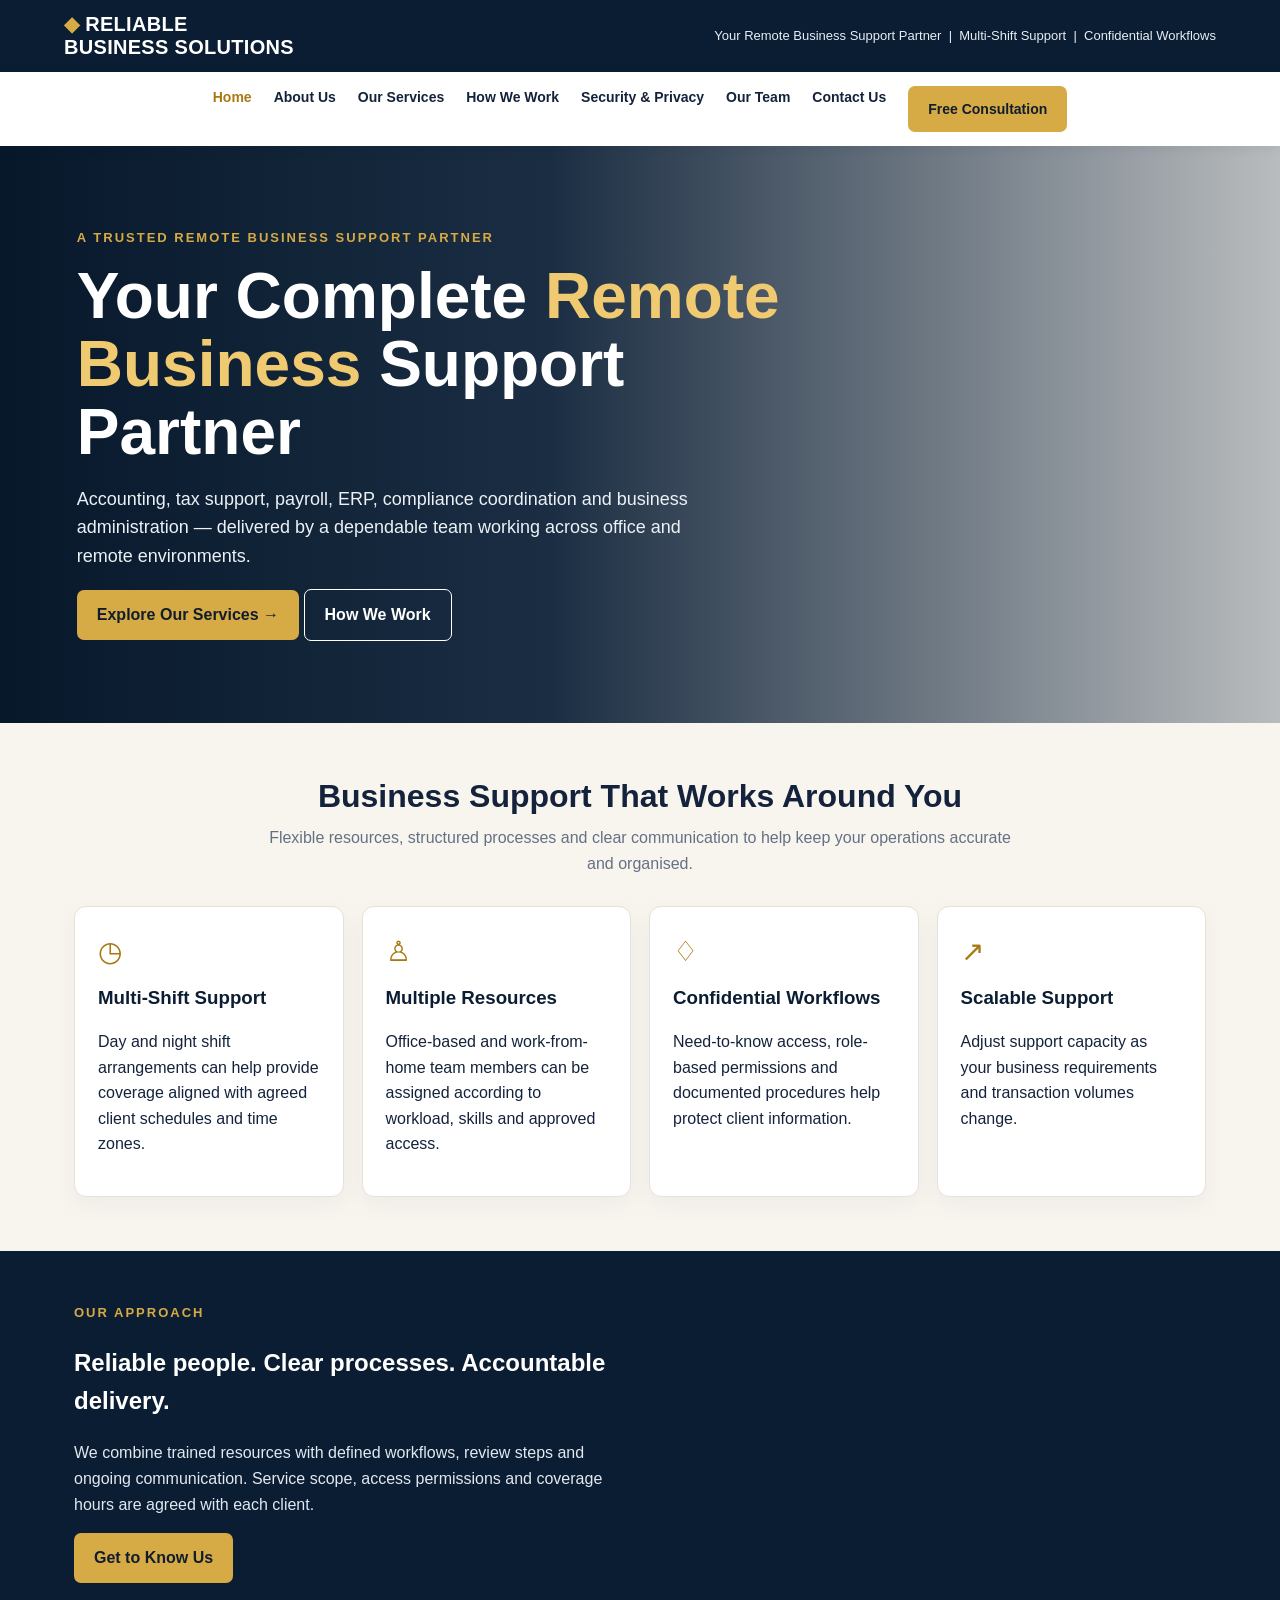
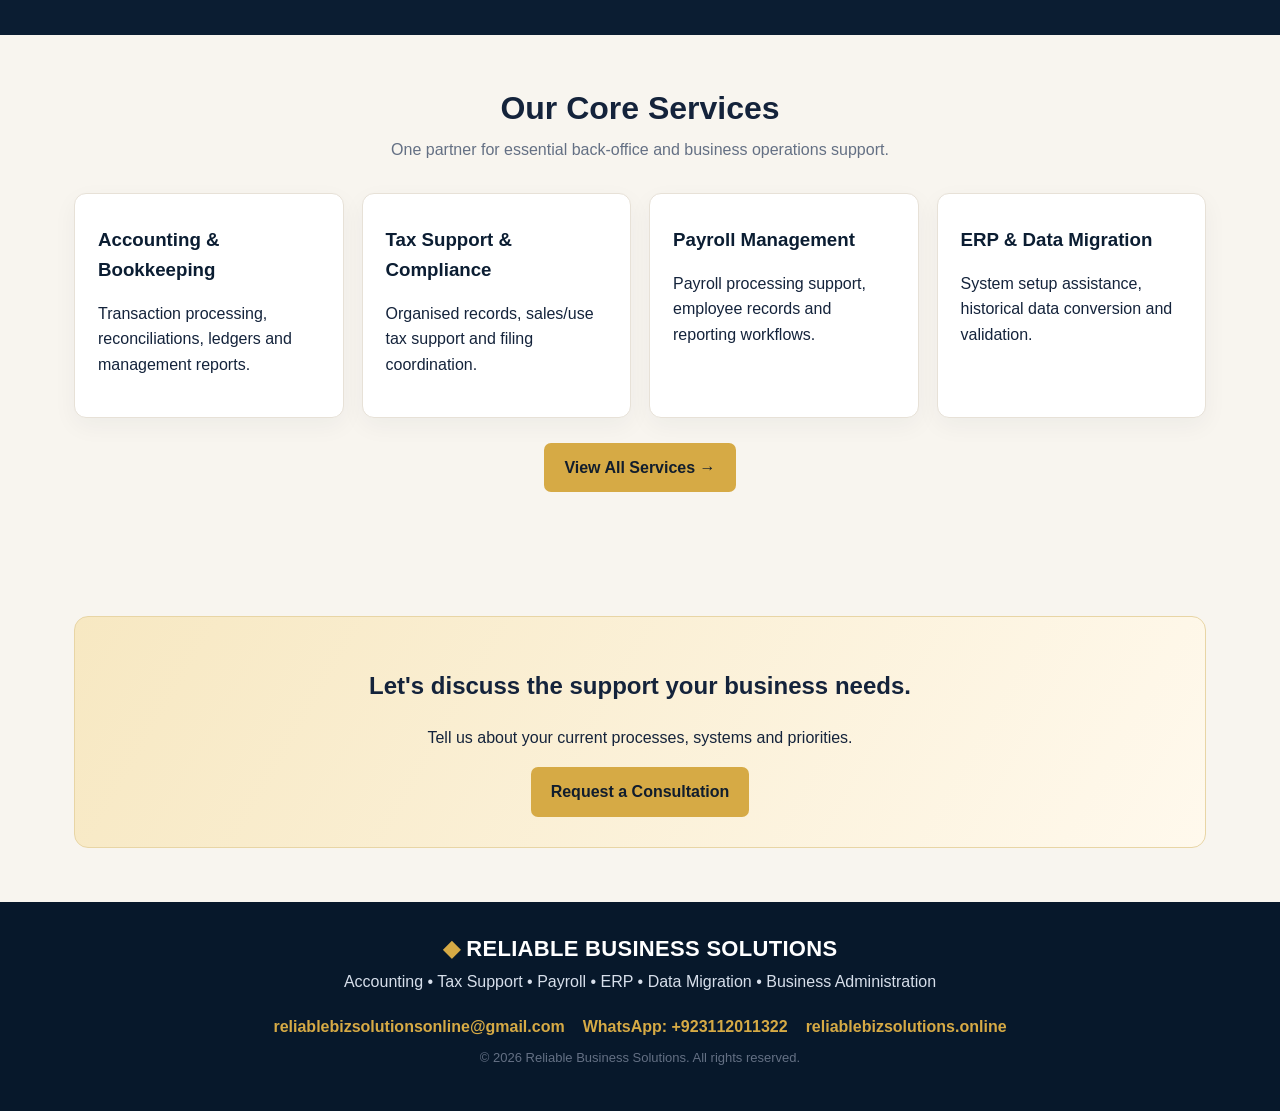
==== index.html @ 592c11d2 "Add files via upload" ====
<!doctype html><html lang="en"><head><meta charset="utf-8"><meta name="viewport" content="width=device-width,initial-scale=1"><meta name="description" content="Reliable Business Solutions provides remote accounting, tax support, payroll, ERP and business administration services."><title>Home | Reliable Business Solutions</title><link rel="stylesheet" href="style.css"></head><body><header class="top"><a class="brand" href="index.html"><span>◆</span> RELIABLE<br>BUSINESS SOLUTIONS</a><div class="topnote">Your Remote Business Support Partner&nbsp; | &nbsp;Multi-Shift Support&nbsp; | &nbsp;Confidential Workflows</div></header><nav><a class="active" href="index.html">Home</a><a class="" href="about.html">About Us</a><a class="" href="services.html">Our Services</a><a class="" href="how-we-work.html">How We Work</a><a class="" href="security.html">Security & Privacy</a><a class="" href="team.html">Our Team</a><a class="" href="contact.html">Contact Us</a><a class="btn" href="contact.html">Free Consultation</a></nav>
<section class="hero"><div class="hero-inner"><div class="eyebrow">A trusted remote business support partner</div><h1>Your Complete <em>Remote Business</em> Support Partner</h1><p>Accounting, tax support, payroll, ERP, compliance coordination and business administration — delivered by a dependable team working across office and remote environments.</p><a class="btn" href="services.html">Explore Our Services →</a> <a class="btn secondary" href="how-we-work.html">How We Work</a></div></section>
<section class="wrap"><div class="section-head"><h2>Business Support That Works Around You</h2><p>Flexible resources, structured processes and clear communication to help keep your operations accurate and organised.</p></div><div class="grid">
<div class="card"><div class="icon">◷</div><h3>Multi-Shift Support</h3><p>Day and night shift arrangements can help provide coverage aligned with agreed client schedules and time zones.</p></div>
<div class="card"><div class="icon">♙</div><h3>Multiple Resources</h3><p>Office-based and work-from-home team members can be assigned according to workload, skills and approved access.</p></div>
<div class="card"><div class="icon">♢</div><h3>Confidential Workflows</h3><p>Need-to-know access, role-based permissions and documented procedures help protect client information.</p></div>
<div class="card"><div class="icon">↗</div><h3>Scalable Support</h3><p>Adjust support capacity as your business requirements and transaction volumes change.</p></div></div></section>
<section class="band"><div class="wrap two"><div><div class="eyebrow">Our approach</div><h2>Reliable people. Clear processes. Accountable delivery.</h2><p>We combine trained resources with defined workflows, review steps and ongoing communication. Service scope, access permissions and coverage hours are agreed with each client.</p><a class="btn" href="about.html">Get to Know Us</a></div><div class="photo" role="img" aria-label="Team collaborating in a professional office"></div></div></section>
<section class="wrap"><div class="section-head"><h2>Our Core Services</h2><p>One partner for essential back-office and business operations support.</p></div><div class="grid">
<div class="card"><h3>Accounting & Bookkeeping</h3><p>Transaction processing, reconciliations, ledgers and management reports.</p></div><div class="card"><h3>Tax Support & Compliance</h3><p>Organised records, sales/use tax support and filing coordination.</p></div><div class="card"><h3>Payroll Management</h3><p>Payroll processing support, employee records and reporting workflows.</p></div><div class="card"><h3>ERP & Data Migration</h3><p>System setup assistance, historical data conversion and validation.</p></div></div><p style="text-align:center;margin-top:25px"><a class="btn" href="services.html">View All Services →</a></p></section>
<section class="wrap"><div class="cta"><h2>Let's discuss the support your business needs.</h2><p>Tell us about your current processes, systems and priorities.</p><a class="btn" href="contact.html">Request a Consultation</a></div></section>
<footer><div class="brand"><span>◆</span> RELIABLE BUSINESS SOLUTIONS</div><p>Accounting • Tax Support • Payroll • ERP • Data Migration • Business Administration</p><div class="contactline"><a href="mailto:reliablebizsolutionsonline@gmail.com">reliablebizsolutionsonline@gmail.com</a><a href="https://wa.me/923112011322" target="_blank">WhatsApp: +923112011322</a><a href="https://reliablebizsolutions.online">reliablebizsolutions.online</a></div><p class="small">© 2026 Reliable Business Solutions. All rights reserved.</p></footer></body></html>
---- style.css ----
:root{--navy:#0b1d32;--navy2:#142d4a;--gold:#d6aa45;--cream:#f8f5ef;--ink:#14233b;--muted:#647084;--white:#fff}
*{box-sizing:border-box}html{scroll-behavior:smooth}body{margin:0;background:var(--cream);color:var(--ink);font-family:Arial,Helvetica,sans-serif;line-height:1.6}
a{color:inherit;text-decoration:none}.top{background:var(--navy);color:#fff;padding:13px max(5%,calc((100% - 1180px)/2));display:flex;align-items:center;justify-content:space-between;gap:18px;flex-wrap:wrap}
.brand{font-weight:800;letter-spacing:.3px;font-size:20px;line-height:1.15}.brand span{color:var(--gold)}.topnote{font-size:13px;color:#e8edf5}
nav{background:#fff;display:flex;justify-content:center;gap:22px;padding:14px 4%;flex-wrap:wrap;box-shadow:0 2px 12px #12233b12;position:sticky;top:0;z-index:5}
nav a{font-weight:700;font-size:14px}nav a:hover,.active{color:#a97813}
.btn{display:inline-block;background:var(--gold);color:#111d2d;padding:12px 20px;border-radius:7px;font-weight:800;border:0}.btn.secondary{background:transparent;color:#fff;border:1px solid #fff}
.hero{background:linear-gradient(90deg,#07182b 0%,#0c2037eF 43%,#0c203744 100%),url('https://images.unsplash.com/photo-1497366754035-f200968a6e72?auto=format&fit=crop&w=1800&q=85') center/cover;color:#fff;padding:82px 6%;min-height:420px;display:flex;align-items:center}
.hero-inner{max-width:1180px;width:100%;margin:auto}.eyebrow{color:var(--gold);font-weight:800;letter-spacing:2px;text-transform:uppercase;font-size:13px}
h1{font-size:clamp(38px,5vw,64px);line-height:1.06;max-width:730px;margin:14px 0}h1 em{color:#f0ca70;font-style:normal}.hero p{font-size:18px;max-width:650px;color:#edf1f6}
.wrap{max-width:1180px;margin:auto;padding:54px 24px}.section-head{text-align:center;max-width:760px;margin:0 auto 30px}.section-head h2{font-size:32px;line-height:1.2;margin:0 0 10px}.section-head p{color:var(--muted);margin:0}
.grid{display:grid;grid-template-columns:repeat(auto-fit,minmax(220px,1fr));gap:18px}.card{background:#fff;border:1px solid #e7e1d7;border-radius:12px;padding:23px;box-shadow:0 8px 24px #17243a0c}.card h3{margin:8px 0;color:var(--navy)}.icon{font-size:28px;color:#a97813}
.band{background:var(--navy);color:#fff}.band .wrap{padding-top:42px;padding-bottom:42px}.band p{color:#e2e8f0}.two{display:grid;grid-template-columns:1fr 1fr;gap:28px;align-items:center}
.photo{min-height:300px;border-radius:14px;background:url('https://images.unsplash.com/photo-1521737711867-e3b97375f902?auto=format&fit=crop&w=1100&q=85') center/cover}
.checks{padding-left:20px}.checks li{margin:8px 0}.checks li::marker{color:#c18d22}
.cta{background:linear-gradient(120deg,#f7e8c2,#fff9ed);border:1px solid #e8d5a5;border-radius:14px;padding:30px;text-align:center}
footer{background:#07182b;color:#fff;padding:34px 5%;text-align:center}footer .brand{font-size:22px}footer p{color:#d7dfeb;margin:8px}
.small{font-size:13px;color:var(--muted)}.pagehero{background:var(--navy);color:#fff;padding:56px 6%;text-align:center}.pagehero h1{font-size:42px;margin:0 auto 10px}.pagehero p{max-width:760px;margin:auto;color:#e2e8f0}
.contactline{display:flex;gap:18px;justify-content:center;flex-wrap:wrap;margin-top:20px}.contactline a{color:var(--gold);font-weight:700}
@media(max-width:700px){.two{grid-template-columns:1fr}.hero{padding:60px 7%;min-height:440px}nav{gap:12px}.top{justify-content:center;text-align:center}.wrap{padding:40px 18px}}
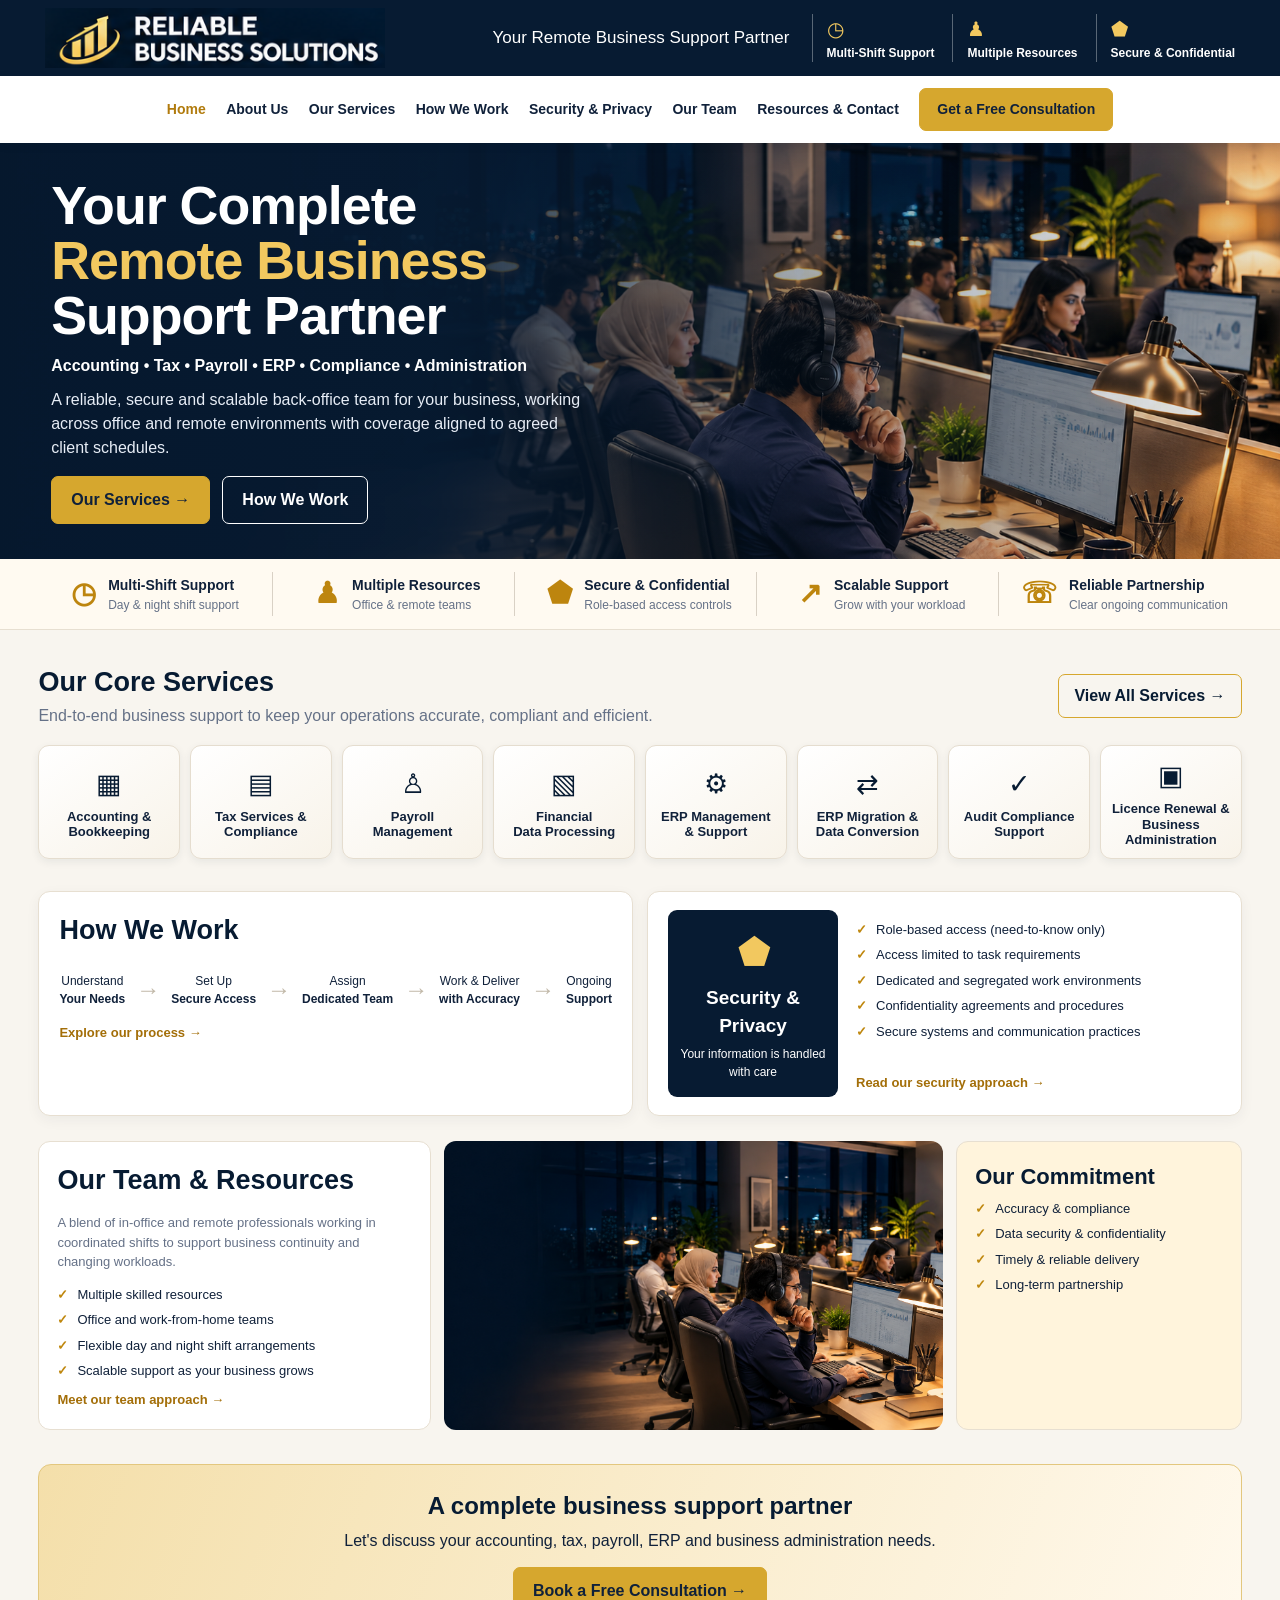
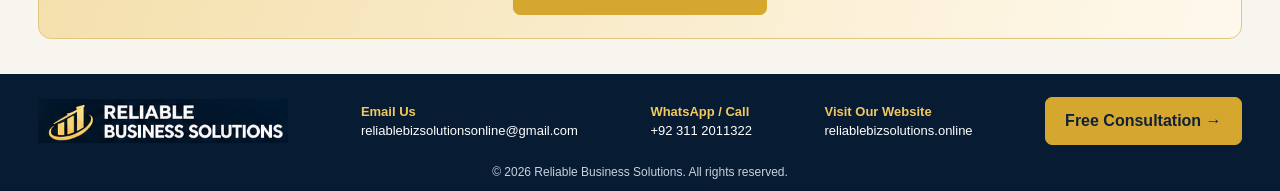
==== commit bc8ca03f: "Add files via upload" ====
--- a/index.html
+++ b/index.html
@@ -1,12 +1,12 @@
-<!doctype html><html lang="en"><head><meta charset="utf-8"><meta name="viewport" content="width=device-width,initial-scale=1"><meta name="description" content="Reliable Business Solutions provides remote accounting, tax support, payroll, ERP and business administration services."><title>Home | Reliable Business Solutions</title><link rel="stylesheet" href="style.css"></head><body><header class="top"><a class="brand" href="index.html"><span>◆</span> RELIABLE<br>BUSINESS SOLUTIONS</a><div class="topnote">Your Remote Business Support Partner&nbsp; | &nbsp;Multi-Shift Support&nbsp; | &nbsp;Confidential Workflows</div></header><nav><a class="active" href="index.html">Home</a><a class="" href="about.html">About Us</a><a class="" href="services.html">Our Services</a><a class="" href="how-we-work.html">How We Work</a><a class="" href="security.html">Security & Privacy</a><a class="" href="team.html">Our Team</a><a class="" href="contact.html">Contact Us</a><a class="btn" href="contact.html">Free Consultation</a></nav>
-<section class="hero"><div class="hero-inner"><div class="eyebrow">A trusted remote business support partner</div><h1>Your Complete <em>Remote Business</em> Support Partner</h1><p>Accounting, tax support, payroll, ERP, compliance coordination and business administration — delivered by a dependable team working across office and remote environments.</p><a class="btn" href="services.html">Explore Our Services →</a> <a class="btn secondary" href="how-we-work.html">How We Work</a></div></section>
-<section class="wrap"><div class="section-head"><h2>Business Support That Works Around You</h2><p>Flexible resources, structured processes and clear communication to help keep your operations accurate and organised.</p></div><div class="grid">
-<div class="card"><div class="icon">◷</div><h3>Multi-Shift Support</h3><p>Day and night shift arrangements can help provide coverage aligned with agreed client schedules and time zones.</p></div>
-<div class="card"><div class="icon">♙</div><h3>Multiple Resources</h3><p>Office-based and work-from-home team members can be assigned according to workload, skills and approved access.</p></div>
-<div class="card"><div class="icon">♢</div><h3>Confidential Workflows</h3><p>Need-to-know access, role-based permissions and documented procedures help protect client information.</p></div>
-<div class="card"><div class="icon">↗</div><h3>Scalable Support</h3><p>Adjust support capacity as your business requirements and transaction volumes change.</p></div></div></section>
-<section class="band"><div class="wrap two"><div><div class="eyebrow">Our approach</div><h2>Reliable people. Clear processes. Accountable delivery.</h2><p>We combine trained resources with defined workflows, review steps and ongoing communication. Service scope, access permissions and coverage hours are agreed with each client.</p><a class="btn" href="about.html">Get to Know Us</a></div><div class="photo" role="img" aria-label="Team collaborating in a professional office"></div></div></section>
-<section class="wrap"><div class="section-head"><h2>Our Core Services</h2><p>One partner for essential back-office and business operations support.</p></div><div class="grid">
-<div class="card"><h3>Accounting & Bookkeeping</h3><p>Transaction processing, reconciliations, ledgers and management reports.</p></div><div class="card"><h3>Tax Support & Compliance</h3><p>Organised records, sales/use tax support and filing coordination.</p></div><div class="card"><h3>Payroll Management</h3><p>Payroll processing support, employee records and reporting workflows.</p></div><div class="card"><h3>ERP & Data Migration</h3><p>System setup assistance, historical data conversion and validation.</p></div></div><p style="text-align:center;margin-top:25px"><a class="btn" href="services.html">View All Services →</a></p></section>
-<section class="wrap"><div class="cta"><h2>Let's discuss the support your business needs.</h2><p>Tell us about your current processes, systems and priorities.</p><a class="btn" href="contact.html">Request a Consultation</a></div></section>
-<footer><div class="brand"><span>◆</span> RELIABLE BUSINESS SOLUTIONS</div><p>Accounting • Tax Support • Payroll • ERP • Data Migration • Business Administration</p><div class="contactline"><a href="mailto:reliablebizsolutionsonline@gmail.com">reliablebizsolutionsonline@gmail.com</a><a href="https://wa.me/923112011322" target="_blank">WhatsApp: +923112011322</a><a href="https://reliablebizsolutions.online">reliablebizsolutions.online</a></div><p class="small">© 2026 Reliable Business Solutions. All rights reserved.</p></footer></body></html>+<!doctype html>
+<html lang="en"><head><meta charset="utf-8"><meta name="viewport" content="width=device-width,initial-scale=1"><meta name="description" content="Reliable Business Solutions — remote accounting, tax support, payroll, ERP, data migration and business administration."><title>Reliable Business Solutions | Your Remote Business Support Partner</title><link rel="stylesheet" href="style.css"></head><body>
+<header class="top"><a class="brand" href="index.html" aria-label="Reliable Business Solutions home"><img src="rbs-logo.png" alt="Reliable Business Solutions logo"></a><div class="topnote">Your Remote Business Support Partner</div><div class="top-benefits"><span>◷ <b>Multi-Shift Support</b></span><span>♟ <b>Multiple Resources</b></span><span>⬟ <b>Secure & Confidential</b></span></div></header>
+<nav><a class="active" href="index.html">Home</a><a href="about.html">About Us</a><a href="services.html">Our Services</a><a href="how-we-work.html">How We Work</a><a href="security.html">Security & Privacy</a><a href="team.html">Our Team</a><a href="contact.html">Resources & Contact</a><a class="btn" href="contact.html">Get a Free Consultation</a></nav>
+<section class="hero"><div class="hero-inner"><div class="hero-copy"><h1>Your Complete <em>Remote Business</em> Support Partner</h1><div class="hero-services">Accounting • Tax • Payroll • ERP • Compliance • Administration</div><p>A reliable, secure and scalable back-office team for your business, working across office and remote environments with coverage aligned to agreed client schedules.</p><div class="hero-actions"><a class="btn" href="services.html">Our Services →</a><a class="btn secondary" href="how-we-work.html">How We Work</a></div></div></div></section>
+<section class="benefit-strip"><div><strong>◷</strong><span><b>Multi-Shift Support</b><small>Day & night shift support</small></span></div><div><strong>♟</strong><span><b>Multiple Resources</b><small>Office & remote teams</small></span></div><div><strong>⬟</strong><span><b>Secure & Confidential</b><small>Role-based access controls</small></span></div><div><strong>↗</strong><span><b>Scalable Support</b><small>Grow with your workload</small></span></div><div><strong>☏</strong><span><b>Reliable Partnership</b><small>Clear ongoing communication</small></span></div></section>
+<section class="wrap services-home"><div class="section-title"><div><h2>Our Core Services</h2><p>End-to-end business support to keep your operations accurate, compliant and efficient.</p></div><a class="outline-btn" href="services.html">View All Services →</a></div><div class="service-grid">
+<a class="service-tile" href="services.html"><i>▦</i><b>Accounting &<br>Bookkeeping</b></a><a class="service-tile" href="services.html"><i>▤</i><b>Tax Services &<br>Compliance</b></a><a class="service-tile" href="services.html"><i>♙</i><b>Payroll<br>Management</b></a><a class="service-tile" href="services.html"><i>▧</i><b>Financial<br>Data Processing</b></a><a class="service-tile" href="services.html"><i>⚙</i><b>ERP Management<br>& Support</b></a><a class="service-tile" href="services.html"><i>⇄</i><b>ERP Migration &<br>Data Conversion</b></a><a class="service-tile" href="services.html"><i>✓</i><b>Audit Compliance<br>Support</b></a><a class="service-tile" href="services.html"><i>▣</i><b>Licence Renewal &<br>Business Administration</b></a></div></section>
+<section class="process-security"><div class="process-card"><h2>How We Work</h2><div class="steps"><span>Understand<br><b>Your Needs</b></span><em>→</em><span>Set Up<br><b>Secure Access</b></span><em>→</em><span>Assign<br><b>Dedicated Team</b></span><em>→</em><span>Work & Deliver<br><b>with Accuracy</b></span><em>→</em><span>Ongoing<br><b>Support</b></span></div><a href="how-we-work.html">Explore our process →</a></div><div class="security-card"><div class="security-heading"><strong>⬟</strong><h2>Security & Privacy</h2><p>Your information is handled with care</p></div><ul><li>Role-based access (need-to-know only)</li><li>Access limited to task requirements</li><li>Dedicated and segregated work environments</li><li>Confidentiality agreements and procedures</li><li>Secure systems and communication practices</li></ul><a href="security.html">Read our security approach →</a></div></section>
+<section class="team-commit"><div class="team-copy"><h2>Our Team & Resources</h2><p>A blend of in-office and remote professionals working in coordinated shifts to support business continuity and changing workloads.</p><ul><li>Multiple skilled resources</li><li>Office and work-from-home teams</li><li>Flexible day and night shift arrangements</li><li>Scalable support as your business grows</li></ul><a href="team.html">Meet our team approach →</a></div><div class="team-photo" role="img" aria-label="Team working together in a professional office at night"></div><div class="commit-card"><h2>Our Commitment</h2><ul><li>Accuracy & compliance</li><li>Data security & confidentiality</li><li>Timely & reliable delivery</li><li>Long-term partnership</li></ul></div></section>
+<section class="wrap cta-wrap"><div class="cta"><h2>A complete business support partner</h2><p>Let's discuss your accounting, tax, payroll, ERP and business administration needs.</p><a class="btn" href="contact.html">Book a Free Consultation →</a></div></section>
+<footer><div class="footer-main"><img src="rbs-logo.png" alt="Reliable Business Solutions logo"><div><b>Email Us</b><a href="mailto:reliablebizsolutionsonline@gmail.com">reliablebizsolutionsonline@gmail.com</a></div><div><b>WhatsApp / Call</b><a href="https://wa.me/923112011322">+92 311 2011322</a></div><div><b>Visit Our Website</b><a href="https://reliablebizsolutions.online">reliablebizsolutions.online</a></div><a class="btn" href="contact.html">Free Consultation →</a></div><p class="small">© 2026 Reliable Business Solutions. All rights reserved.</p></footer></body></html>
--- a/style.css
+++ b/style.css
@@ -1,21 +1 @@
-
-:root{--navy:#0b1d32;--navy2:#142d4a;--gold:#d6aa45;--cream:#f8f5ef;--ink:#14233b;--muted:#647084;--white:#fff}
-*{box-sizing:border-box}html{scroll-behavior:smooth}body{margin:0;background:var(--cream);color:var(--ink);font-family:Arial,Helvetica,sans-serif;line-height:1.6}
-a{color:inherit;text-decoration:none}.top{background:var(--navy);color:#fff;padding:13px max(5%,calc((100% - 1180px)/2));display:flex;align-items:center;justify-content:space-between;gap:18px;flex-wrap:wrap}
-.brand{font-weight:800;letter-spacing:.3px;font-size:20px;line-height:1.15}.brand span{color:var(--gold)}.topnote{font-size:13px;color:#e8edf5}
-nav{background:#fff;display:flex;justify-content:center;gap:22px;padding:14px 4%;flex-wrap:wrap;box-shadow:0 2px 12px #12233b12;position:sticky;top:0;z-index:5}
-nav a{font-weight:700;font-size:14px}nav a:hover,.active{color:#a97813}
-.btn{display:inline-block;background:var(--gold);color:#111d2d;padding:12px 20px;border-radius:7px;font-weight:800;border:0}.btn.secondary{background:transparent;color:#fff;border:1px solid #fff}
-.hero{background:linear-gradient(90deg,#07182b 0%,#0c2037eF 43%,#0c203744 100%),url('https://images.unsplash.com/photo-1497366754035-f200968a6e72?auto=format&fit=crop&w=1800&q=85') center/cover;color:#fff;padding:82px 6%;min-height:420px;display:flex;align-items:center}
-.hero-inner{max-width:1180px;width:100%;margin:auto}.eyebrow{color:var(--gold);font-weight:800;letter-spacing:2px;text-transform:uppercase;font-size:13px}
-h1{font-size:clamp(38px,5vw,64px);line-height:1.06;max-width:730px;margin:14px 0}h1 em{color:#f0ca70;font-style:normal}.hero p{font-size:18px;max-width:650px;color:#edf1f6}
-.wrap{max-width:1180px;margin:auto;padding:54px 24px}.section-head{text-align:center;max-width:760px;margin:0 auto 30px}.section-head h2{font-size:32px;line-height:1.2;margin:0 0 10px}.section-head p{color:var(--muted);margin:0}
-.grid{display:grid;grid-template-columns:repeat(auto-fit,minmax(220px,1fr));gap:18px}.card{background:#fff;border:1px solid #e7e1d7;border-radius:12px;padding:23px;box-shadow:0 8px 24px #17243a0c}.card h3{margin:8px 0;color:var(--navy)}.icon{font-size:28px;color:#a97813}
-.band{background:var(--navy);color:#fff}.band .wrap{padding-top:42px;padding-bottom:42px}.band p{color:#e2e8f0}.two{display:grid;grid-template-columns:1fr 1fr;gap:28px;align-items:center}
-.photo{min-height:300px;border-radius:14px;background:url('https://images.unsplash.com/photo-1521737711867-e3b97375f902?auto=format&fit=crop&w=1100&q=85') center/cover}
-.checks{padding-left:20px}.checks li{margin:8px 0}.checks li::marker{color:#c18d22}
-.cta{background:linear-gradient(120deg,#f7e8c2,#fff9ed);border:1px solid #e8d5a5;border-radius:14px;padding:30px;text-align:center}
-footer{background:#07182b;color:#fff;padding:34px 5%;text-align:center}footer .brand{font-size:22px}footer p{color:#d7dfeb;margin:8px}
-.small{font-size:13px;color:var(--muted)}.pagehero{background:var(--navy);color:#fff;padding:56px 6%;text-align:center}.pagehero h1{font-size:42px;margin:0 auto 10px}.pagehero p{max-width:760px;margin:auto;color:#e2e8f0}
-.contactline{display:flex;gap:18px;justify-content:center;flex-wrap:wrap;margin-top:20px}.contactline a{color:var(--gold);font-weight:700}
-@media(max-width:700px){.two{grid-template-columns:1fr}.hero{padding:60px 7%;min-height:440px}nav{gap:12px}.top{justify-content:center;text-align:center}.wrap{padding:40px 18px}}
+ :root{--navy:#071b32;--navy2:#102c4c;--gold:#d6a72e;--gold2:#f2c85f;--cream:#f8f5ef;--ink:#10213a;--muted:#657187;--line:#e7dfd1}*{box-sizing:border-box}html{scroll-behavior:smooth}body{margin:0;background:var(--cream);color:var(--ink);font-family:Arial,Helvetica,sans-serif;line-height:1.5}a{color:inherit;text-decoration:none}.top{min-height:76px;background:var(--navy);color:white;padding:7px 3.5%;display:flex;align-items:center;gap:22px}.brand img{width:340px;height:62px;object-fit:contain;object-position:left center;display:block}.topnote{font-size:17px;white-space:nowrap;margin-left:auto}.top-benefits{display:flex;gap:18px;align-items:center}.top-benefits span{border-left:1px solid #ffffff55;padding-left:14px;color:var(--gold2);font-size:20px}.top-benefits b{color:#fff;font-size:12px;display:block}nav{background:#fff;display:flex;justify-content:center;align-items:center;gap:clamp(10px,1.6vw,25px);padding:12px 2%;flex-wrap:wrap;box-shadow:0 2px 10px #10213a12;position:sticky;top:0;z-index:10}nav a{font-size:14px;font-weight:700}nav a:hover,nav .active{color:#b17b0d}.btn{display:inline-block;background:var(--gold);color:#10213a;padding:11px 19px;border-radius:7px;font-weight:800;border:1px solid var(--gold);white-space:nowrap}.btn:hover{background:var(--gold2)}nav .btn{padding:10px 17px}.hero{min-height:315px;color:#fff;background:linear-gradient(90deg,#06182ef5 0%,#071b32e8 34%,#071b3260 62%,#071b3210 100%),url('hero-night-office.png') center 45%/cover no-repeat;display:flex;align-items:center;padding:35px 4%}.hero-inner{width:100%;max-width:1450px;margin:auto}.hero-copy{max-width:570px}.hero h1{font-size:clamp(36px,4.2vw,58px);line-height:1.02;margin:0 0 12px;letter-spacing:-1px}.hero h1 em{font-style:normal;color:var(--gold2)}.hero-services{font-weight:700;color:#fff;margin:10px 0}.hero p{font-size:16px;max-width:530px;margin:8px 0 16px;color:#e7edf6}.hero-actions{display:flex;gap:12px;flex-wrap:wrap}.btn.secondary{background:transparent;border-color:#fff;color:#fff}.benefit-strip{display:grid;grid-template-columns:repeat(5,1fr);background:#fffaf1;border-bottom:1px solid var(--line);padding:13px 3%;gap:8px}.benefit-strip>div{display:flex;gap:12px;align-items:center;justify-content:center;border-right:1px solid #d9d1c5}.benefit-strip>div:last-child{border:0}.benefit-strip strong{font-size:29px;color:#bd850e}.benefit-strip b,.benefit-strip small{display:block}.benefit-strip b{font-size:14px}.benefit-strip small{font-size:12px;color:var(--muted)}.wrap{max-width:1450px;margin:auto;padding:32px 3%}.section-title{display:flex;justify-content:space-between;align-items:center;gap:20px;margin-bottom:15px}.section-title h2,.process-card h2,.team-commit h2{margin:0;color:var(--navy);font-size:27px}.section-title p{margin:2px 0;color:var(--muted)}.outline-btn{border:1px solid var(--gold);border-radius:7px;padding:9px 15px;font-weight:700;color:var(--navy);white-space:nowrap}.service-grid{display:grid;grid-template-columns:repeat(8,1fr);gap:10px}.service-tile{min-height:94px;border:1px solid #e5ddcf;background:linear-gradient(145deg,#fff,#f8f3e9);border-radius:11px;box-shadow:0 3px 8px #13243b12;display:flex;flex-direction:column;align-items:center;justify-content:center;text-align:center;padding:10px 7px;gap:4px}.service-tile i{font-size:27px;font-style:normal;color:var(--navy)}.service-tile b{font-size:13px;line-height:1.2}.service-tile:hover{border-color:var(--gold);transform:translateY(-2px)}.process-security{display:grid;grid-template-columns:1fr 1fr;gap:14px;padding:0 3% 25px;max-width:1500px;margin:auto}.process-card,.security-card{background:#fff;border:1px solid var(--line);border-radius:12px;padding:18px 20px;box-shadow:0 4px 14px #10213a0d}.steps{display:flex;align-items:center;justify-content:space-between;gap:8px;margin:22px 0 12px;text-align:center;font-size:12px}.steps em{font-size:24px;color:#c2b9a9;font-style:normal}.process-card>a,.security-card>a,.team-copy>a{font-size:13px;font-weight:700;color:#a36e08}.security-card{display:grid;grid-template-columns:170px 1fr;align-items:center;gap:18px}.security-heading{background:var(--navy);color:#fff;text-align:center;border-radius:9px;padding:16px 8px;grid-row:span 2}.security-heading strong{font-size:36px;color:var(--gold2)}.security-heading h2{font-size:19px;margin:4px 0}.security-heading p{font-size:12px;margin:0}.security-card ul,.team-commit ul,.team-copy ul{list-style:none;padding:0;margin:0}.security-card li,.team-commit li,.team-copy li{font-size:13px;margin:6px 0}.security-card li:before,.team-commit li:before,.team-copy li:before{content:'✓';color:#bf870d;font-weight:900;margin-right:9px}.security-card>a{grid-column:2}.team-commit{max-width:1450px;margin:0 auto 24px;padding:0 3%;display:grid;grid-template-columns:1.1fr 1.4fr .8fr;gap:13px}.team-copy,.commit-card{background:#fff;border:1px solid var(--line);border-radius:12px;padding:18px}.team-copy p{font-size:13px;color:var(--muted)}.team-photo{min-height:220px;border-radius:12px;background:url('hero-night-office.png') center/cover}.commit-card{background:#fff4dc}.commit-card h2{font-size:22px}.cta-wrap{padding-top:10px;padding-bottom:35px}.cta{background:linear-gradient(110deg,#f4dfaa,#fff9ed);border:1px solid #e3c77e;border-radius:13px;padding:23px;text-align:center}.cta h2{margin:0;color:var(--navy)}.cta p{margin:5px 0 14px}footer{background:var(--navy);color:#fff;padding:20px 3% 10px}.footer-main{display:flex;align-items:center;justify-content:space-between;gap:18px;flex-wrap:wrap}.footer-main>img{width:250px;height:55px;object-fit:contain;object-position:left}.footer-main div{display:flex;flex-direction:column;font-size:13px}.footer-main div b{color:var(--gold2)}.footer-main a:not(.btn){color:#fff}.small{text-align:center;font-size:12px;color:#c9d2df;margin:14px 0 0}.pagehero{background:var(--navy);color:#fff;padding:48px 6%;text-align:center}.pagehero h1{font-size:40px;margin:0 auto 10px}.pagehero p{max-width:760px;margin:auto;color:#e2e8f0}.grid{display:grid;grid-template-columns:repeat(auto-fit,minmax(220px,1fr));gap:18px}.card{background:#fff;border:1px solid var(--line);border-radius:12px;padding:22px;box-shadow:0 5px 18px #10213a0d}.card h3{color:var(--navy)}.icon{font-size:27px;color:#b17b0d}.band{background:var(--navy);color:#fff}.band .wrap{padding-top:38px;padding-bottom:38px}.band p{color:#e2e8f0}.two{display:grid;grid-template-columns:1fr 1fr;gap:28px;align-items:center}.photo{min-height:280px;border-radius:14px;background:url('hero-night-office.png') center/cover}.checks{padding-left:20px}.checks li{margin:8px 0}.contactline{display:flex;gap:18px;justify-content:center;flex-wrap:wrap;margin-top:20px}.contactline a{color:var(--gold2);font-weight:700}@media(max-width:1050px){.top{flex-wrap:wrap;justify-content:center}.topnote{margin:0}.top-benefits{width:100%;justify-content:center}.service-grid{grid-template-columns:repeat(4,1fr)}.benefit-strip{grid-template-columns:repeat(3,1fr)}.team-commit{grid-template-columns:1fr 1fr}.commit-card{grid-column:span 2}}@media(max-width:700px){.brand img{width:290px}.top-benefits{gap:9px}.top-benefits span{font-size:16px}.top-benefits b{font-size:10px}.hero{min-height:430px;background-position:60% center}.hero-copy{max-width:100%}.benefit-strip{grid-template-columns:1fr 1fr}.benefit-strip>div{justify-content:flex-start;padding:6px;border:0}.section-title{align-items:flex-start;flex-direction:column}.service-grid{grid-template-columns:repeat(2,1fr)}.process-security{grid-template-columns:1fr}.security-card{grid-template-columns:1fr}.security-heading{grid-row:auto}.security-card>a{grid-column:1}.steps{flex-wrap:wrap}.steps em{display:none}.team-commit{grid-template-columns:1fr}.commit-card{grid-column:auto}.team-photo{min-height:190px}.footer-main{justify-content:center;text-align:center}.footer-main>img{object-position:center}.two{grid-template-columns:1fr}nav{gap:10px}nav a{font-size:12px}}
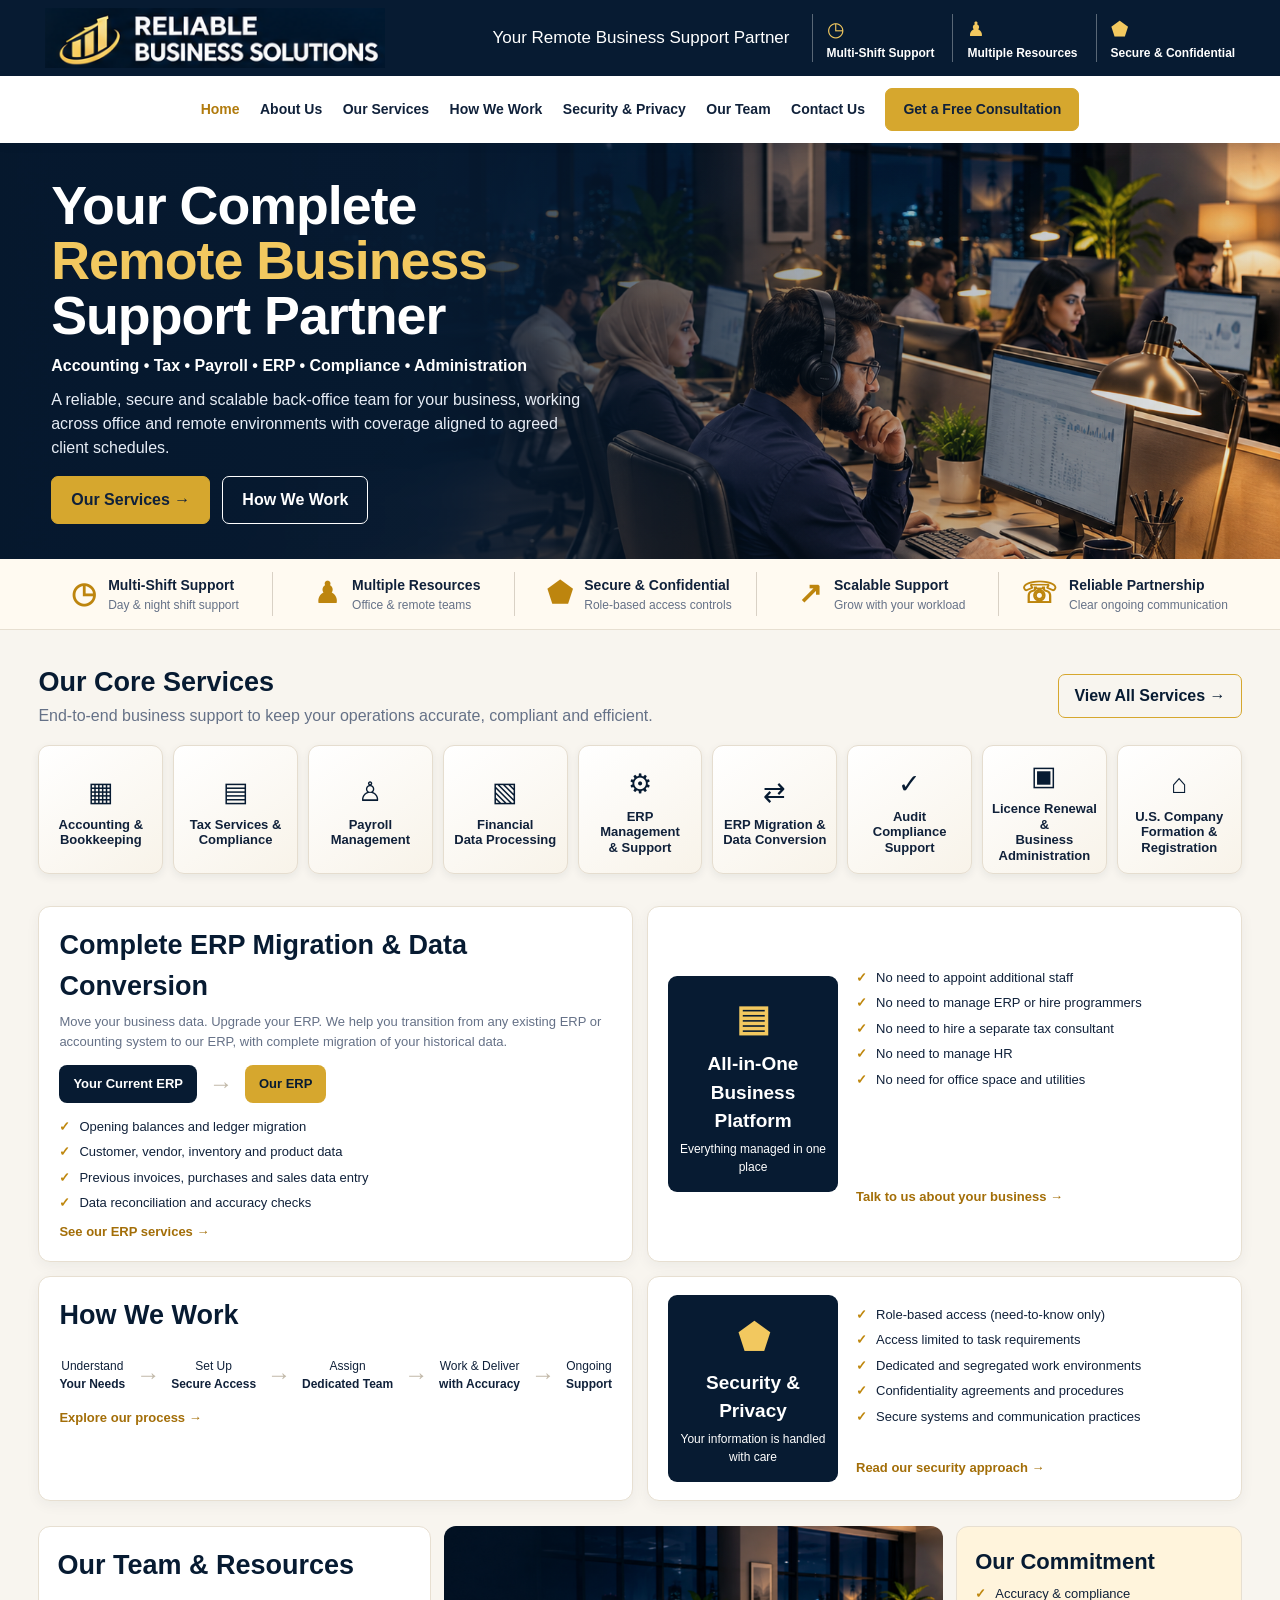
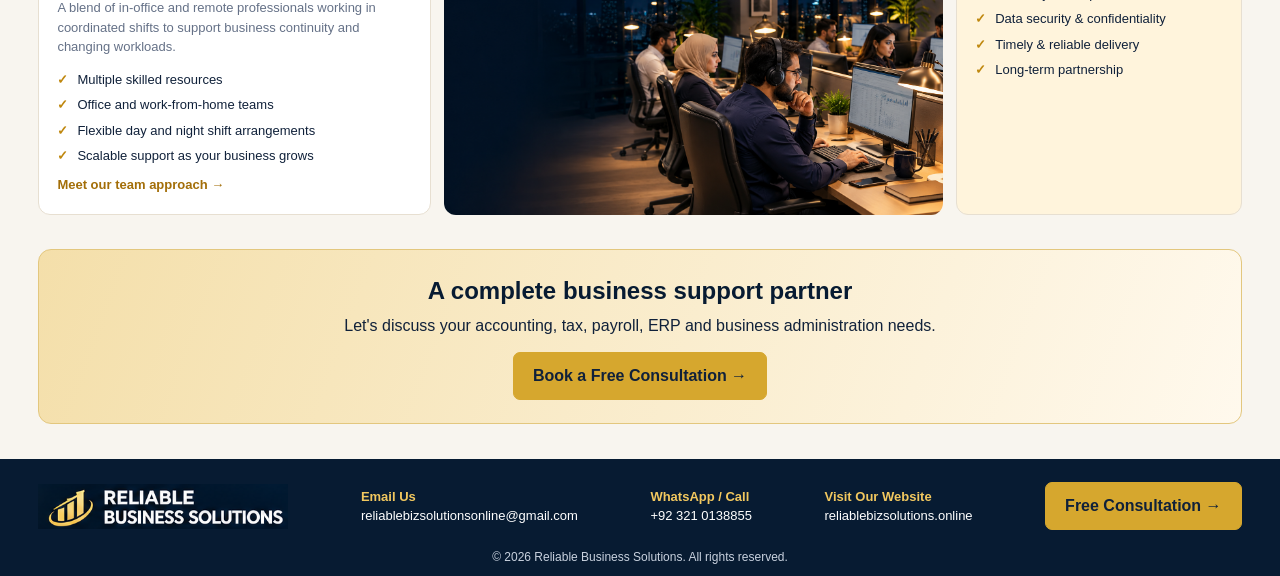
==== commit dea0215c: "Website update - new number, services and design" ====
--- a/index.html
+++ b/index.html
@@ -1,12 +1,13 @@
 <!doctype html>
-<html lang="en"><head><meta charset="utf-8"><meta name="viewport" content="width=device-width,initial-scale=1"><meta name="description" content="Reliable Business Solutions — remote accounting, tax support, payroll, ERP, data migration and business administration."><title>Reliable Business Solutions | Your Remote Business Support Partner</title><link rel="stylesheet" href="style.css"></head><body>
+<html lang="en"><head><meta charset="utf-8"><meta name="viewport" content="width=device-width,initial-scale=1"><meta name="description" content="Reliable Business Solutions — remote accounting, bookkeeping, sales tax, payroll, ERP software and migration, audit compliance, licence renewals and U.S. company formation for businesses across the USA."><title>Reliable Business Solutions | Your Remote Business Support Partner</title><link rel="stylesheet" href="style.css"></head><body>
 <header class="top"><a class="brand" href="index.html" aria-label="Reliable Business Solutions home"><img src="rbs-logo.png" alt="Reliable Business Solutions logo"></a><div class="topnote">Your Remote Business Support Partner</div><div class="top-benefits"><span>◷ <b>Multi-Shift Support</b></span><span>♟ <b>Multiple Resources</b></span><span>⬟ <b>Secure & Confidential</b></span></div></header>
-<nav><a class="active" href="index.html">Home</a><a href="about.html">About Us</a><a href="services.html">Our Services</a><a href="how-we-work.html">How We Work</a><a href="security.html">Security & Privacy</a><a href="team.html">Our Team</a><a href="contact.html">Resources & Contact</a><a class="btn" href="contact.html">Get a Free Consultation</a></nav>
+<nav><a class="active" href="index.html">Home</a><a href="about.html">About Us</a><a href="services.html">Our Services</a><a href="how-we-work.html">How We Work</a><a href="security.html">Security & Privacy</a><a href="team.html">Our Team</a><a href="contact.html">Contact Us</a><a class="btn" href="contact.html">Get a Free Consultation</a></nav>
 <section class="hero"><div class="hero-inner"><div class="hero-copy"><h1>Your Complete <em>Remote Business</em> Support Partner</h1><div class="hero-services">Accounting • Tax • Payroll • ERP • Compliance • Administration</div><p>A reliable, secure and scalable back-office team for your business, working across office and remote environments with coverage aligned to agreed client schedules.</p><div class="hero-actions"><a class="btn" href="services.html">Our Services →</a><a class="btn secondary" href="how-we-work.html">How We Work</a></div></div></div></section>
 <section class="benefit-strip"><div><strong>◷</strong><span><b>Multi-Shift Support</b><small>Day & night shift support</small></span></div><div><strong>♟</strong><span><b>Multiple Resources</b><small>Office & remote teams</small></span></div><div><strong>⬟</strong><span><b>Secure & Confidential</b><small>Role-based access controls</small></span></div><div><strong>↗</strong><span><b>Scalable Support</b><small>Grow with your workload</small></span></div><div><strong>☏</strong><span><b>Reliable Partnership</b><small>Clear ongoing communication</small></span></div></section>
 <section class="wrap services-home"><div class="section-title"><div><h2>Our Core Services</h2><p>End-to-end business support to keep your operations accurate, compliant and efficient.</p></div><a class="outline-btn" href="services.html">View All Services →</a></div><div class="service-grid">
-<a class="service-tile" href="services.html"><i>▦</i><b>Accounting &<br>Bookkeeping</b></a><a class="service-tile" href="services.html"><i>▤</i><b>Tax Services &<br>Compliance</b></a><a class="service-tile" href="services.html"><i>♙</i><b>Payroll<br>Management</b></a><a class="service-tile" href="services.html"><i>▧</i><b>Financial<br>Data Processing</b></a><a class="service-tile" href="services.html"><i>⚙</i><b>ERP Management<br>& Support</b></a><a class="service-tile" href="services.html"><i>⇄</i><b>ERP Migration &<br>Data Conversion</b></a><a class="service-tile" href="services.html"><i>✓</i><b>Audit Compliance<br>Support</b></a><a class="service-tile" href="services.html"><i>▣</i><b>Licence Renewal &<br>Business Administration</b></a></div></section>
+<a class="service-tile" href="services.html"><i>▦</i><b>Accounting &<br>Bookkeeping</b></a><a class="service-tile" href="services.html"><i>▤</i><b>Tax Services &<br>Compliance</b></a><a class="service-tile" href="services.html"><i>♙</i><b>Payroll<br>Management</b></a><a class="service-tile" href="services.html"><i>▧</i><b>Financial<br>Data Processing</b></a><a class="service-tile" href="services.html"><i>⚙</i><b>ERP Management<br>& Support</b></a><a class="service-tile" href="services.html"><i>⇄</i><b>ERP Migration &<br>Data Conversion</b></a><a class="service-tile" href="services.html"><i>✓</i><b>Audit Compliance<br>Support</b></a><a class="service-tile" href="services.html"><i>▣</i><b>Licence Renewal &<br>Business Administration</b></a><a class="service-tile" href="services.html"><i>⌂</i><b>U.S. Company<br>Formation & Registration</b></a></div></section>
+<section class="erp-platform"><div class="process-card erp-card"><h2>Complete ERP Migration & Data Conversion</h2><p class="erp-sub">Move your business data. Upgrade your ERP. We help you transition from any existing ERP or accounting system to our ERP, with complete migration of your historical data.</p><div class="erp-flow"><span>Your Current ERP</span><em>→</em><span class="gold">Our ERP</span></div><ul><li>Opening balances and ledger migration</li><li>Customer, vendor, inventory and product data</li><li>Previous invoices, purchases and sales data entry</li><li>Data reconciliation and accuracy checks</li></ul><a href="services.html">See our ERP services →</a></div><div class="security-card"><div class="security-heading"><strong>▤</strong><h2>All-in-One Business Platform</h2><p>Everything managed in one place</p></div><ul><li>No need to appoint additional staff</li><li>No need to manage ERP or hire programmers</li><li>No need to hire a separate tax consultant</li><li>No need to manage HR</li><li>No need for office space and utilities</li></ul><a href="contact.html">Talk to us about your business →</a></div></section>
 <section class="process-security"><div class="process-card"><h2>How We Work</h2><div class="steps"><span>Understand<br><b>Your Needs</b></span><em>→</em><span>Set Up<br><b>Secure Access</b></span><em>→</em><span>Assign<br><b>Dedicated Team</b></span><em>→</em><span>Work & Deliver<br><b>with Accuracy</b></span><em>→</em><span>Ongoing<br><b>Support</b></span></div><a href="how-we-work.html">Explore our process →</a></div><div class="security-card"><div class="security-heading"><strong>⬟</strong><h2>Security & Privacy</h2><p>Your information is handled with care</p></div><ul><li>Role-based access (need-to-know only)</li><li>Access limited to task requirements</li><li>Dedicated and segregated work environments</li><li>Confidentiality agreements and procedures</li><li>Secure systems and communication practices</li></ul><a href="security.html">Read our security approach →</a></div></section>
 <section class="team-commit"><div class="team-copy"><h2>Our Team & Resources</h2><p>A blend of in-office and remote professionals working in coordinated shifts to support business continuity and changing workloads.</p><ul><li>Multiple skilled resources</li><li>Office and work-from-home teams</li><li>Flexible day and night shift arrangements</li><li>Scalable support as your business grows</li></ul><a href="team.html">Meet our team approach →</a></div><div class="team-photo" role="img" aria-label="Team working together in a professional office at night"></div><div class="commit-card"><h2>Our Commitment</h2><ul><li>Accuracy & compliance</li><li>Data security & confidentiality</li><li>Timely & reliable delivery</li><li>Long-term partnership</li></ul></div></section>
 <section class="wrap cta-wrap"><div class="cta"><h2>A complete business support partner</h2><p>Let's discuss your accounting, tax, payroll, ERP and business administration needs.</p><a class="btn" href="contact.html">Book a Free Consultation →</a></div></section>
-<footer><div class="footer-main"><img src="rbs-logo.png" alt="Reliable Business Solutions logo"><div><b>Email Us</b><a href="mailto:reliablebizsolutionsonline@gmail.com">reliablebizsolutionsonline@gmail.com</a></div><div><b>WhatsApp / Call</b><a href="https://wa.me/923112011322">+92 311 2011322</a></div><div><b>Visit Our Website</b><a href="https://reliablebizsolutions.online">reliablebizsolutions.online</a></div><a class="btn" href="contact.html">Free Consultation →</a></div><p class="small">© 2026 Reliable Business Solutions. All rights reserved.</p></footer></body></html>+<footer><div class="footer-main"><img src="rbs-logo.png" alt="Reliable Business Solutions logo"><div><b>Email Us</b><a href="mailto:reliablebizsolutionsonline@gmail.com">reliablebizsolutionsonline@gmail.com</a></div><div><b>WhatsApp / Call</b><a href="https://wa.me/923210138855">+92 321 0138855</a></div><div><b>Visit Our Website</b><a href="https://reliablebizsolutions.online">reliablebizsolutions.online</a></div><a class="btn" href="contact.html">Free Consultation →</a></div><p class="small">© 2026 Reliable Business Solutions. All rights reserved.</p></footer></body></html>
--- a/style.css
+++ b/style.css
@@ -1 +1,5 @@
- :root{--navy:#071b32;--navy2:#102c4c;--gold:#d6a72e;--gold2:#f2c85f;--cream:#f8f5ef;--ink:#10213a;--muted:#657187;--line:#e7dfd1}*{box-sizing:border-box}html{scroll-behavior:smooth}body{margin:0;background:var(--cream);color:var(--ink);font-family:Arial,Helvetica,sans-serif;line-height:1.5}a{color:inherit;text-decoration:none}.top{min-height:76px;background:var(--navy);color:white;padding:7px 3.5%;display:flex;align-items:center;gap:22px}.brand img{width:340px;height:62px;object-fit:contain;object-position:left center;display:block}.topnote{font-size:17px;white-space:nowrap;margin-left:auto}.top-benefits{display:flex;gap:18px;align-items:center}.top-benefits span{border-left:1px solid #ffffff55;padding-left:14px;color:var(--gold2);font-size:20px}.top-benefits b{color:#fff;font-size:12px;display:block}nav{background:#fff;display:flex;justify-content:center;align-items:center;gap:clamp(10px,1.6vw,25px);padding:12px 2%;flex-wrap:wrap;box-shadow:0 2px 10px #10213a12;position:sticky;top:0;z-index:10}nav a{font-size:14px;font-weight:700}nav a:hover,nav .active{color:#b17b0d}.btn{display:inline-block;background:var(--gold);color:#10213a;padding:11px 19px;border-radius:7px;font-weight:800;border:1px solid var(--gold);white-space:nowrap}.btn:hover{background:var(--gold2)}nav .btn{padding:10px 17px}.hero{min-height:315px;color:#fff;background:linear-gradient(90deg,#06182ef5 0%,#071b32e8 34%,#071b3260 62%,#071b3210 100%),url('hero-night-office.png') center 45%/cover no-repeat;display:flex;align-items:center;padding:35px 4%}.hero-inner{width:100%;max-width:1450px;margin:auto}.hero-copy{max-width:570px}.hero h1{font-size:clamp(36px,4.2vw,58px);line-height:1.02;margin:0 0 12px;letter-spacing:-1px}.hero h1 em{font-style:normal;color:var(--gold2)}.hero-services{font-weight:700;color:#fff;margin:10px 0}.hero p{font-size:16px;max-width:530px;margin:8px 0 16px;color:#e7edf6}.hero-actions{display:flex;gap:12px;flex-wrap:wrap}.btn.secondary{background:transparent;border-color:#fff;color:#fff}.benefit-strip{display:grid;grid-template-columns:repeat(5,1fr);background:#fffaf1;border-bottom:1px solid var(--line);padding:13px 3%;gap:8px}.benefit-strip>div{display:flex;gap:12px;align-items:center;justify-content:center;border-right:1px solid #d9d1c5}.benefit-strip>div:last-child{border:0}.benefit-strip strong{font-size:29px;color:#bd850e}.benefit-strip b,.benefit-strip small{display:block}.benefit-strip b{font-size:14px}.benefit-strip small{font-size:12px;color:var(--muted)}.wrap{max-width:1450px;margin:auto;padding:32px 3%}.section-title{display:flex;justify-content:space-between;align-items:center;gap:20px;margin-bottom:15px}.section-title h2,.process-card h2,.team-commit h2{margin:0;color:var(--navy);font-size:27px}.section-title p{margin:2px 0;color:var(--muted)}.outline-btn{border:1px solid var(--gold);border-radius:7px;padding:9px 15px;font-weight:700;color:var(--navy);white-space:nowrap}.service-grid{display:grid;grid-template-columns:repeat(8,1fr);gap:10px}.service-tile{min-height:94px;border:1px solid #e5ddcf;background:linear-gradient(145deg,#fff,#f8f3e9);border-radius:11px;box-shadow:0 3px 8px #13243b12;display:flex;flex-direction:column;align-items:center;justify-content:center;text-align:center;padding:10px 7px;gap:4px}.service-tile i{font-size:27px;font-style:normal;color:var(--navy)}.service-tile b{font-size:13px;line-height:1.2}.service-tile:hover{border-color:var(--gold);transform:translateY(-2px)}.process-security{display:grid;grid-template-columns:1fr 1fr;gap:14px;padding:0 3% 25px;max-width:1500px;margin:auto}.process-card,.security-card{background:#fff;border:1px solid var(--line);border-radius:12px;padding:18px 20px;box-shadow:0 4px 14px #10213a0d}.steps{display:flex;align-items:center;justify-content:space-between;gap:8px;margin:22px 0 12px;text-align:center;font-size:12px}.steps em{font-size:24px;color:#c2b9a9;font-style:normal}.process-card>a,.security-card>a,.team-copy>a{font-size:13px;font-weight:700;color:#a36e08}.security-card{display:grid;grid-template-columns:170px 1fr;align-items:center;gap:18px}.security-heading{background:var(--navy);color:#fff;text-align:center;border-radius:9px;padding:16px 8px;grid-row:span 2}.security-heading strong{font-size:36px;color:var(--gold2)}.security-heading h2{font-size:19px;margin:4px 0}.security-heading p{font-size:12px;margin:0}.security-card ul,.team-commit ul,.team-copy ul{list-style:none;padding:0;margin:0}.security-card li,.team-commit li,.team-copy li{font-size:13px;margin:6px 0}.security-card li:before,.team-commit li:before,.team-copy li:before{content:'✓';color:#bf870d;font-weight:900;margin-right:9px}.security-card>a{grid-column:2}.team-commit{max-width:1450px;margin:0 auto 24px;padding:0 3%;display:grid;grid-template-columns:1.1fr 1.4fr .8fr;gap:13px}.team-copy,.commit-card{background:#fff;border:1px solid var(--line);border-radius:12px;padding:18px}.team-copy p{font-size:13px;color:var(--muted)}.team-photo{min-height:220px;border-radius:12px;background:url('hero-night-office.png') center/cover}.commit-card{background:#fff4dc}.commit-card h2{font-size:22px}.cta-wrap{padding-top:10px;padding-bottom:35px}.cta{background:linear-gradient(110deg,#f4dfaa,#fff9ed);border:1px solid #e3c77e;border-radius:13px;padding:23px;text-align:center}.cta h2{margin:0;color:var(--navy)}.cta p{margin:5px 0 14px}footer{background:var(--navy);color:#fff;padding:20px 3% 10px}.footer-main{display:flex;align-items:center;justify-content:space-between;gap:18px;flex-wrap:wrap}.footer-main>img{width:250px;height:55px;object-fit:contain;object-position:left}.footer-main div{display:flex;flex-direction:column;font-size:13px}.footer-main div b{color:var(--gold2)}.footer-main a:not(.btn){color:#fff}.small{text-align:center;font-size:12px;color:#c9d2df;margin:14px 0 0}.pagehero{background:var(--navy);color:#fff;padding:48px 6%;text-align:center}.pagehero h1{font-size:40px;margin:0 auto 10px}.pagehero p{max-width:760px;margin:auto;color:#e2e8f0}.grid{display:grid;grid-template-columns:repeat(auto-fit,minmax(220px,1fr));gap:18px}.card{background:#fff;border:1px solid var(--line);border-radius:12px;padding:22px;box-shadow:0 5px 18px #10213a0d}.card h3{color:var(--navy)}.icon{font-size:27px;color:#b17b0d}.band{background:var(--navy);color:#fff}.band .wrap{padding-top:38px;padding-bottom:38px}.band p{color:#e2e8f0}.two{display:grid;grid-template-columns:1fr 1fr;gap:28px;align-items:center}.photo{min-height:280px;border-radius:14px;background:url('hero-night-office.png') center/cover}.checks{padding-left:20px}.checks li{margin:8px 0}.contactline{display:flex;gap:18px;justify-content:center;flex-wrap:wrap;margin-top:20px}.contactline a{color:var(--gold2);font-weight:700}@media(max-width:1050px){.top{flex-wrap:wrap;justify-content:center}.topnote{margin:0}.top-benefits{width:100%;justify-content:center}.service-grid{grid-template-columns:repeat(4,1fr)}.benefit-strip{grid-template-columns:repeat(3,1fr)}.team-commit{grid-template-columns:1fr 1fr}.commit-card{grid-column:span 2}}@media(max-width:700px){.brand img{width:290px}.top-benefits{gap:9px}.top-benefits span{font-size:16px}.top-benefits b{font-size:10px}.hero{min-height:430px;background-position:60% center}.hero-copy{max-width:100%}.benefit-strip{grid-template-columns:1fr 1fr}.benefit-strip>div{justify-content:flex-start;padding:6px;border:0}.section-title{align-items:flex-start;flex-direction:column}.service-grid{grid-template-columns:repeat(2,1fr)}.process-security{grid-template-columns:1fr}.security-card{grid-template-columns:1fr}.security-heading{grid-row:auto}.security-card>a{grid-column:1}.steps{flex-wrap:wrap}.steps em{display:none}.team-commit{grid-template-columns:1fr}.commit-card{grid-column:auto}.team-photo{min-height:190px}.footer-main{justify-content:center;text-align:center}.footer-main>img{object-position:center}.two{grid-template-columns:1fr}nav{gap:10px}nav a{font-size:12px}}
+ :root{--navy:#071b32;--navy2:#102c4c;--gold:#d6a72e;--gold2:#f2c85f;--cream:#f8f5ef;--ink:#10213a;--muted:#657187;--line:#e7dfd1}*{box-sizing:border-box}html{scroll-behavior:smooth}body{margin:0;background:var(--cream);color:var(--ink);font-family:Arial,Helvetica,sans-serif;line-height:1.5}a{color:inherit;text-decoration:none}.top{min-height:76px;background:var(--navy);color:white;padding:7px 3.5%;display:flex;align-items:center;gap:22px}.brand img{width:340px;height:62px;object-fit:contain;object-position:left center;display:block}.topnote{font-size:17px;white-space:nowrap;margin-left:auto}.top-benefits{display:flex;gap:18px;align-items:center}.top-benefits span{border-left:1px solid #ffffff55;padding-left:14px;color:var(--gold2);font-size:20px}.top-benefits b{color:#fff;font-size:12px;display:block}nav{background:#fff;display:flex;justify-content:center;align-items:center;gap:clamp(10px,1.6vw,25px);padding:12px 2%;flex-wrap:wrap;box-shadow:0 2px 10px #10213a12;position:sticky;top:0;z-index:10}nav a{font-size:14px;font-weight:700}nav a:hover,nav .active{color:#b17b0d}.btn{display:inline-block;background:var(--gold);color:#10213a;padding:11px 19px;border-radius:7px;font-weight:800;border:1px solid var(--gold);white-space:nowrap}.btn:hover{background:var(--gold2)}nav .btn{padding:10px 17px}.hero{min-height:315px;color:#fff;background:linear-gradient(90deg,#06182ef5 0%,#071b32e8 34%,#071b3260 62%,#071b3210 100%),url('hero-night-office.png') center 45%/cover no-repeat;display:flex;align-items:center;padding:35px 4%}.hero-inner{width:100%;max-width:1450px;margin:auto}.hero-copy{max-width:570px}.hero h1{font-size:clamp(36px,4.2vw,58px);line-height:1.02;margin:0 0 12px;letter-spacing:-1px}.hero h1 em{font-style:normal;color:var(--gold2)}.hero-services{font-weight:700;color:#fff;margin:10px 0}.hero p{font-size:16px;max-width:530px;margin:8px 0 16px;color:#e7edf6}.hero-actions{display:flex;gap:12px;flex-wrap:wrap}.btn.secondary{background:transparent;border-color:#fff;color:#fff}.benefit-strip{display:grid;grid-template-columns:repeat(5,1fr);background:#fffaf1;border-bottom:1px solid var(--line);padding:13px 3%;gap:8px}.benefit-strip>div{display:flex;gap:12px;align-items:center;justify-content:center;border-right:1px solid #d9d1c5}.benefit-strip>div:last-child{border:0}.benefit-strip strong{font-size:29px;color:#bd850e}.benefit-strip b,.benefit-strip small{display:block}.benefit-strip b{font-size:14px}.benefit-strip small{font-size:12px;color:var(--muted)}.wrap{max-width:1450px;margin:auto;padding:32px 3%}.section-title{display:flex;justify-content:space-between;align-items:center;gap:20px;margin-bottom:15px}.section-title h2,.process-card h2,.team-commit h2{margin:0;color:var(--navy);font-size:27px}.section-title p{margin:2px 0;color:var(--muted)}.outline-btn{border:1px solid var(--gold);border-radius:7px;padding:9px 15px;font-weight:700;color:var(--navy);white-space:nowrap}.service-grid{display:grid;grid-template-columns:repeat(9,1fr);gap:10px}.service-tile{min-height:94px;border:1px solid #e5ddcf;background:linear-gradient(145deg,#fff,#f8f3e9);border-radius:11px;box-shadow:0 3px 8px #13243b12;display:flex;flex-direction:column;align-items:center;justify-content:center;text-align:center;padding:10px 7px;gap:4px}.service-tile i{font-size:27px;font-style:normal;color:var(--navy)}.service-tile b{font-size:13px;line-height:1.2}.service-tile:hover{border-color:var(--gold);transform:translateY(-2px)}.process-security{display:grid;grid-template-columns:1fr 1fr;gap:14px;padding:0 3% 25px;max-width:1500px;margin:auto}.process-card,.security-card{background:#fff;border:1px solid var(--line);border-radius:12px;padding:18px 20px;box-shadow:0 4px 14px #10213a0d}.steps{display:flex;align-items:center;justify-content:space-between;gap:8px;margin:22px 0 12px;text-align:center;font-size:12px}.steps em{font-size:24px;color:#c2b9a9;font-style:normal}.process-card>a,.security-card>a,.team-copy>a{font-size:13px;font-weight:700;color:#a36e08}.security-card{display:grid;grid-template-columns:170px 1fr;align-items:center;gap:18px}.security-heading{background:var(--navy);color:#fff;text-align:center;border-radius:9px;padding:16px 8px;grid-row:span 2}.security-heading strong{font-size:36px;color:var(--gold2)}.security-heading h2{font-size:19px;margin:4px 0}.security-heading p{font-size:12px;margin:0}.security-card ul,.team-commit ul,.team-copy ul{list-style:none;padding:0;margin:0}.security-card li,.team-commit li,.team-copy li{font-size:13px;margin:6px 0}.security-card li:before,.team-commit li:before,.team-copy li:before{content:'✓';color:#bf870d;font-weight:900;margin-right:9px}.security-card>a{grid-column:2}.team-commit{max-width:1450px;margin:0 auto 24px;padding:0 3%;display:grid;grid-template-columns:1.1fr 1.4fr .8fr;gap:13px}.team-copy,.commit-card{background:#fff;border:1px solid var(--line);border-radius:12px;padding:18px}.team-copy p{font-size:13px;color:var(--muted)}.team-photo{min-height:220px;border-radius:12px;background:url('hero-night-office.png') center/cover}.commit-card{background:#fff4dc}.commit-card h2{font-size:22px}.cta-wrap{padding-top:10px;padding-bottom:35px}.cta{background:linear-gradient(110deg,#f4dfaa,#fff9ed);border:1px solid #e3c77e;border-radius:13px;padding:23px;text-align:center}.cta h2{margin:0;color:var(--navy)}.cta p{margin:5px 0 14px}footer{background:var(--navy);color:#fff;padding:20px 3% 10px}.footer-main{display:flex;align-items:center;justify-content:space-between;gap:18px;flex-wrap:wrap}.footer-main>img{width:250px;height:55px;object-fit:contain;object-position:left}.footer-main div{display:flex;flex-direction:column;font-size:13px}.footer-main div b{color:var(--gold2)}.footer-main a:not(.btn){color:#fff}.small{text-align:center;font-size:12px;color:#c9d2df;margin:14px 0 0}.pagehero{background:var(--navy);color:#fff;padding:48px 6%;text-align:center}.pagehero h1{font-size:40px;margin:0 auto 10px}.section-head{text-align:center;max-width:760px;margin:0 auto 24px}.section-head h2{font-size:27px;color:var(--navy);margin:0 0 6px}.section-head p{color:var(--muted);margin:0}.pagehero p{max-width:760px;margin:auto;color:#e2e8f0}.grid{display:grid;grid-template-columns:repeat(auto-fit,minmax(220px,1fr));gap:18px}.card{background:#fff;border:1px solid var(--line);border-radius:12px;padding:22px;box-shadow:0 5px 18px #10213a0d}.card h3{color:var(--navy)}.icon{font-size:27px;color:#b17b0d}.band{background:var(--navy);color:#fff}.band .wrap{padding-top:38px;padding-bottom:38px}.band p{color:#e2e8f0}.two{display:grid;grid-template-columns:1fr 1fr;gap:28px;align-items:center}.photo{min-height:280px;border-radius:14px;background:url('hero-night-office.png') center/cover}.checks{padding-left:20px}.checks li{margin:8px 0}.contactline{display:flex;gap:18px;justify-content:center;flex-wrap:wrap;margin-top:20px}.contactline a{color:var(--gold2);font-weight:700}.erp-platform{display:grid;grid-template-columns:1fr 1fr;gap:14px;padding:0 3% 14px;max-width:1500px;margin:auto}.erp-card ul{list-style:none;padding:0;margin:0}.erp-card li{font-size:13px;margin:6px 0}.erp-card li:before{content:'✓';color:#bf870d;font-weight:900;margin-right:9px}.erp-sub{font-size:13px;color:var(--muted);margin:6px 0 0}.erp-flow{display:flex;align-items:center;gap:12px;margin:14px 0}.erp-flow span{background:var(--navy);color:#fff;border-radius:8px;padding:9px 14px;font-weight:800;font-size:13px}.erp-flow span.gold{background:var(--gold);color:var(--navy)}.erp-flow em{font-style:normal;font-size:24px;color:#c2b9a9}.erp-card>a{font-size:13px;font-weight:700;color:#a36e08}
+.svc-hero{background:linear-gradient(90deg,#06182ef2,#071b32dd 55%,#071b32aa),url('hero-night-office.png') center 45%/cover}.svc-hero h1:after{content:'';display:block;width:70px;height:4px;background:var(--gold);border-radius:3px;margin:12px auto 0}.svc-cards{counter-reset:svc}.svc-cards .card{position:relative;border-top:4px solid var(--gold);transition:transform .2s,box-shadow .2s,border-color .2s;overflow:hidden}.svc-cards .card:hover{transform:translateY(-5px);box-shadow:0 14px 30px #10213a26}.svc-cards .card:after{content:'';position:absolute;right:-40px;bottom:-40px;width:120px;height:120px;border-radius:50%;background:radial-gradient(circle,#d6a72e22,transparent 70%)}.svc-icon{width:52px;height:52px;border-radius:13px;background:linear-gradient(145deg,var(--navy2),var(--navy));color:var(--gold2);display:flex;align-items:center;justify-content:center;font-size:25px;box-shadow:0 6px 14px #071b3240;margin-bottom:4px}.svc-cards .card h3{margin:12px 0 8px}
+.step-cards{position:relative}.step-cards .icon{width:54px;height:54px;border-radius:50%;background:linear-gradient(145deg,var(--navy2),var(--navy));color:var(--gold2);display:flex;align-items:center;justify-content:center;font-weight:900;font-size:19px;box-shadow:0 0 0 5px #f2c85f40,0 6px 14px #071b3240}.step-cards .card:not(:last-child):before{content:'→';position:absolute;right:16px;top:24px;font-size:24px;color:#d9c9a3}.band-accent{background:linear-gradient(90deg,var(--navy),var(--navy2));border-top:4px solid var(--gold)}.band-accent h2{color:var(--gold2)}
+.icon-cards .icon{width:52px;height:52px;border-radius:13px;background:linear-gradient(145deg,var(--navy2),var(--navy));color:var(--gold2);display:flex;align-items:center;justify-content:center;font-size:24px;box-shadow:0 6px 14px #071b3240}.photo-accent{box-shadow:0 16px 34px #10213a33;border:4px solid #fff;outline:2px solid var(--gold);outline-offset:6px}.cta-accent{border-top:4px solid var(--gold);box-shadow:0 12px 28px #10213a1a}.cta-accent .btn{background:#25a244;border-color:#25a244;color:#fff}.cta-accent .btn:hover{background:#1e8a39}.accent-card .small{color:var(--muted);text-align:left;margin-top:12px}.accent-card{border-top:4px solid var(--gold);box-shadow:0 12px 28px #10213a1a}.accent-card .checks,.tick-list{list-style:none;padding-left:0}.accent-card .checks li:before,.tick-list li:before{content:'✓';display:inline-flex;align-items:center;justify-content:center;width:22px;height:22px;border-radius:50%;background:#f2c85f33;color:#a36e08;font-weight:900;font-size:12px;margin-right:10px}.wrap.two>div>h2{color:var(--navy);font-size:27px}.wrap.two>div>h2:after{content:'';display:block;width:56px;height:4px;background:var(--gold);border-radius:3px;margin-top:10px}
+@media(max-width:1050px){.top{flex-wrap:wrap;justify-content:center}.topnote{margin:0}.top-benefits{width:100%;justify-content:center}.service-grid{grid-template-columns:repeat(3,1fr)}.benefit-strip{grid-template-columns:repeat(3,1fr)}.team-commit{grid-template-columns:1fr 1fr}.commit-card{grid-column:span 2}}@media(max-width:700px){.pagehero{padding:38px 6%}.pagehero h1{font-size:29px;line-height:1.15}.erp-card h2,.process-card h2,.team-commit h2{font-size:22px}.step-cards .card:before{display:none}.wrap.two>div>h2{font-size:23px}.erp-flow span{padding:8px 11px}.cta h2{font-size:21px}.brand img{width:290px}.top-benefits{gap:9px}.top-benefits span{font-size:16px}.top-benefits b{font-size:10px}.hero{min-height:430px;background-position:60% center}.hero-copy{max-width:100%}.benefit-strip{grid-template-columns:1fr 1fr}.benefit-strip>div{justify-content:flex-start;padding:6px;border:0}.section-title{align-items:flex-start;flex-direction:column}.service-grid{grid-template-columns:repeat(2,1fr)}.service-tile:last-child{grid-column:span 2}.process-security,.erp-platform{grid-template-columns:1fr}.security-card{grid-template-columns:1fr}.security-heading{grid-row:auto}.security-card>a{grid-column:1}.steps{flex-wrap:wrap}.steps em{display:none}.team-commit{grid-template-columns:1fr}.commit-card{grid-column:auto}.team-photo{min-height:190px}.footer-main{justify-content:center;text-align:center}.footer-main>img{object-position:center}.two{grid-template-columns:1fr}nav{gap:10px}nav a{font-size:12px}}
